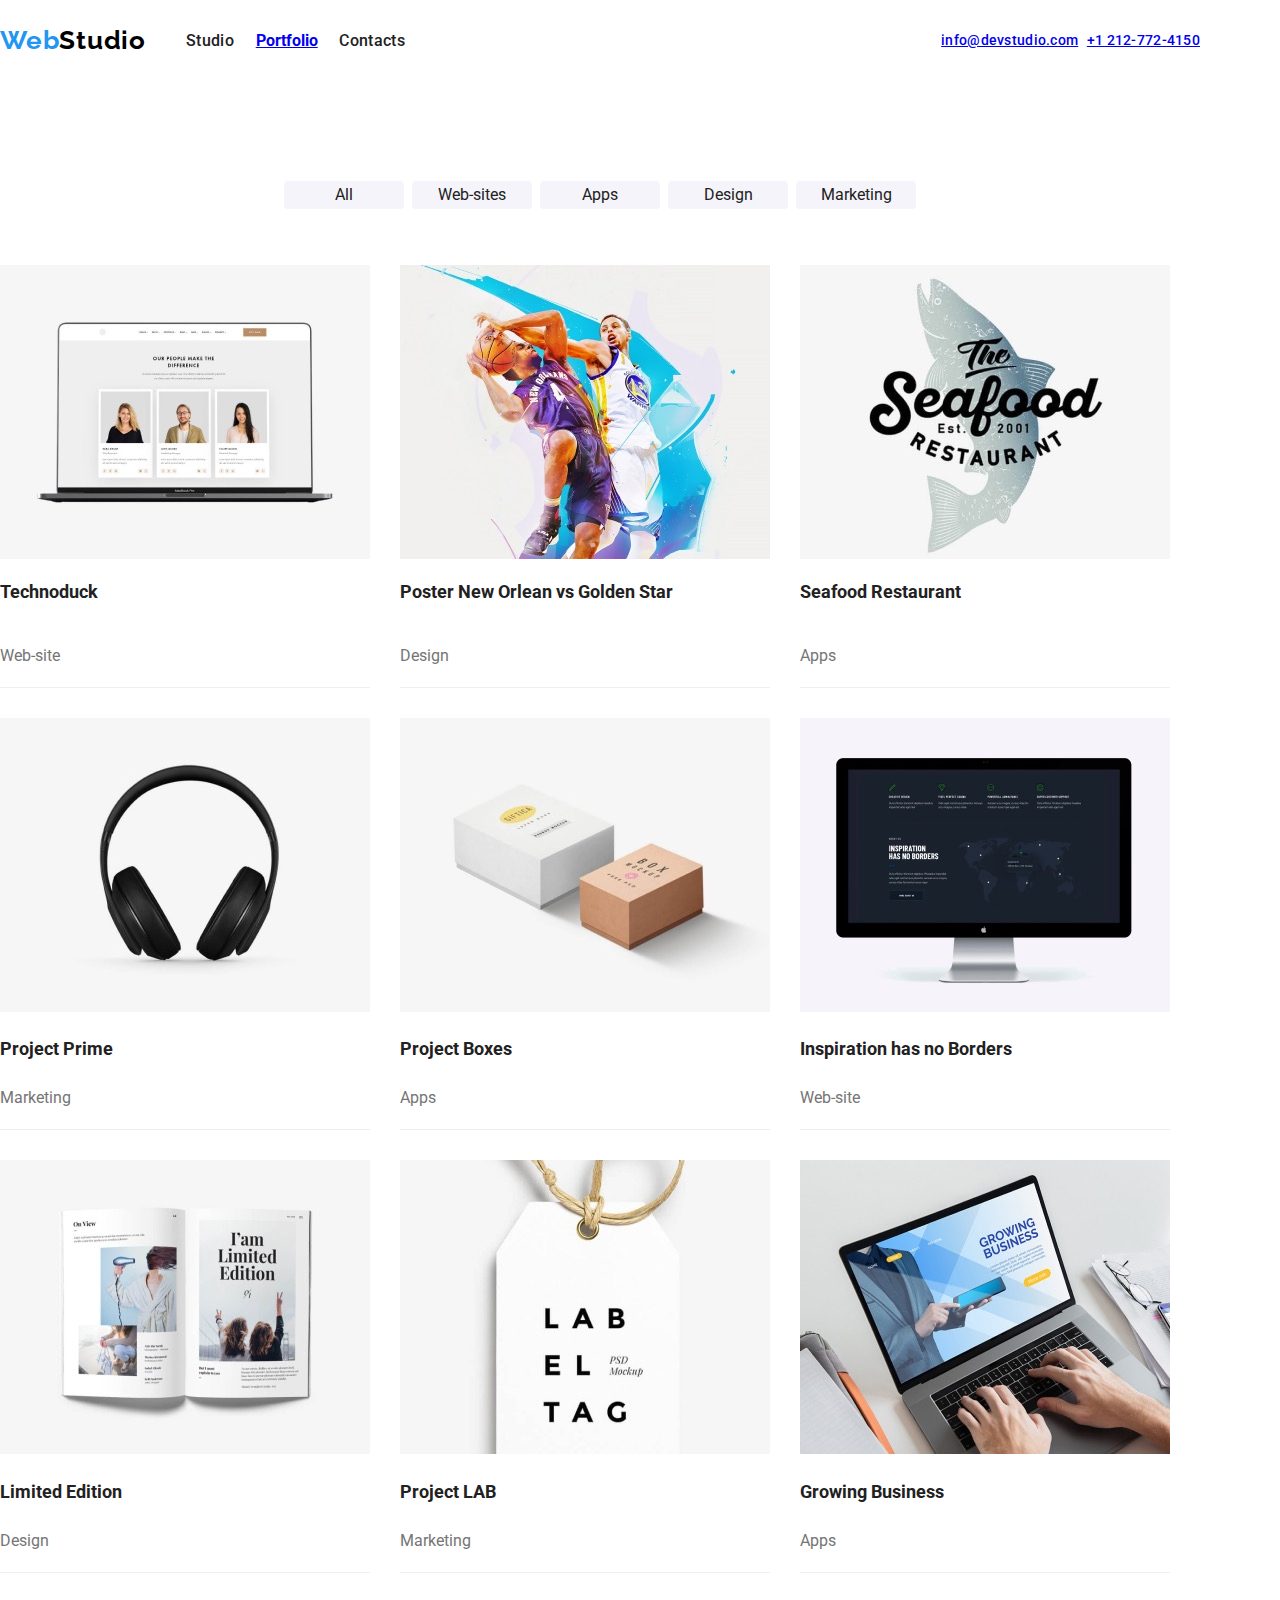
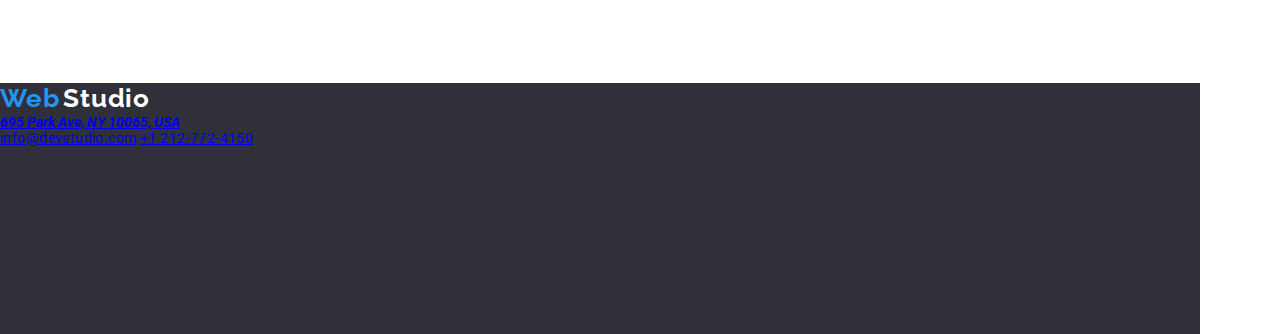
==== portfolio.html @ e8de8723 "Homework 3 done" ====
<!DOCTYPE html>
<html lang="en">

<head>
    <meta charset="UTF-8">
    <meta name="viewport" content="width=device-width, initial-scale=1.0">
    <title>Portfolio</title>

<link rel="preconnect" href="https://fonts.googleapis.com">
<link rel="preconnect" href="https://fonts.gstatic.com" crossorigin>
<link href="https://fonts.googleapis.com/css2?family=Raleway:wght@700&family=Roboto:wght@400;500;700;900&display=swap" 
      rel="stylesheet">
    <link
    rel="stylesheet"
    href="https://cdnjs.cloudflare.com/ajax/libs/modern-normalize/1.0.0/modern-normalize.min.css">
      <link rel="stylesheet" href="css/styles.css">
</head>

<body>
    <header class="header">
        <a href="portfolio.html"></a>

        <div class="nav-container">
             <nav class="navigation">
            <span class="site-name1">Web</span>
            <span class="site-name2">Studio</span>
            <ul>
                <li><a class="nav-link" href="index.html">Studio</a></li>
                <li><a class="nav-link-current" href="portfolio.html">Portfolio</a></li>
                <li><a class="nav-link" href="contacts.html">Contacts</a></li>
            </ul>
            
        </nav>
        <div class="contacts">
            <a href="info@devstudio.com">info@devstudio.com</a>
            <a href="+1212-772-4150">+1 212-772-4150</a>
         </div>
        </div>
       
        
    </header>
    
    <main class="main-section">
        <div class="button-section">
            <ul>
                <li><button type="button" class="button" >All</button></li>
                <li><button type="button" class="button" >Web-sites</button></li>
                <li><button type="button" class="button" >Apps</button></li>
                <li><button type="button" class="button" >Design</button></li>
                <li><button type="button" class="button" >Marketing</button></li>
            </ul>
        </div>

      <section>
        <div class="container-portfolio">
                <ul>
                <li class="first-card">
                    <img src="images/image1.jpg" alt="A website" width="370px">
                    <h2 class="image-detail">Technoduck</h2>
                    <p class="department">Web-site</p>
                </li>
                <li class="second-card">
                    <img src="images/image2.jpg" alt="Poster with a basketball game" width="370px">
                    <h2 class="image-detail">Poster New Orlean vs Golden Star</h2>
                    <p class="department">Design</p>
                </li>
                <li class="third-card">
                    <img src="images/image3.jpg" alt="Poster with a restaurant" width="370px">
                    <h2 class="image-detail">Seafood Restaurant</h2>
                    <p class="department">Apps</p>
                </li>
                <li class="fourth-card">
                    <img src="images/image4.jpg" alt="Headphones" width="370px">
                    <h2 class="image-detail">Project Prime</h2>
                    <p class="department">Marketing</p>
                </li>
                <li class="fifth-card">
                    <img src="images/image5.jpg" alt="Project boxes" width="370px">
                    <h2 class="image-detail">Project Boxes</h2>
                    <p class="department">Apps</p>
                </li>
                <li class="sixth-card">
                    <img src="images/image6.jpg" alt="A second website" width="370px">
                    <h2 class="image-detail">Inspiration has no Borders</h2>
                    <p class="department">Web-site</p>
                </li>
                <li class="seventh-card">
                    <img src="images/image7.jpg" alt="A magazine" width="370px">
                    <h2 class="image-detail">Limited Edition</h2>
                    <p class="department">Design</p>
                </li>
                <li class="eighth-card">
                    <img src="images/image8.jpg" alt="Project lab" width="370px">
                    <h2 class="image-detail">Project LAB</h2>
                    <p class="department">Marketing</p>
                </li>
                <li class="ninth-card">
                    <img src="images/image9.jpg" alt="Person works on computer" width="370px">
                    <h2 class="image-detail">Growing Business</h2>
                    <p class="department">Apps</p>
                </li>
            </ul>
            </div>
        </section>
    </main>

        

    <footer class="footer">
        <span class="logo1">Web</span>
        <span class="logo2">Studio</span>
        <address class="address">
            <a href="695ParkAve,NY10065,USA">695 Park Ave, NY 10065, USA</a>
        </address>
        <div class="contacts-footer">
            <a href="info@devstudio.com">info@devstudio.com</a>
            <a href="tel:+1212-772-4150">+1 212-772-4150</a>
        </div>
    </footer>
</body>
</html>
---- css/styles.css ----
:root {
    --button-request-color: #0060B6;
    --hover-color: #2196F3;
    --title-color: #212121;
    --paragraph-color: #757575;
    --background-color: #EEEEEE;


}
body {
    font-family: "Roboto", sans-serif; 
    font-weight: 700;
    background-color: #FFFFFF;
    color: var(--title-color);
    width: 100%;
}
/* Header-section */

.header {
    background-color: #FFFFFF;
    display: flex;
    width: 1200px;
    height: 80px;
    margin-bottom: 1px;
}

.nav-container {
    display: flex;
    flex-direction: row;
    align-items: center;
    justify-content: center;
    width: 100%;
    border-bottom: 1px;
}
.nav-container ul {
    display: flex;
    justify-content: space-between;
    width: 259px;
    height: 16px;
    top: 32px;
    left: 453px;

}
.navigation {
    display: flex;
    flex-direction: row;
    align-items: center;
    width: 100%;
}

.nav-link {
    color: var(--title-color);
    font-family: Roboto;
    font-size: 16px;
    font-weight: 500;
    line-height: 16px;
    letter-spacing: 0.02em;
    text-align: left;
    text-decoration: none;
} 
.nav-link-current:visited {
    color: var(--hover-color);
    font-family: Roboto;
    font-size: 14px;
    font-weight: 500;
    line-height: 16px;
    letter-spacing: 0.02em;
    text-align: left;
    text-decoration: none;
}
.nav-link:hover {
    color: var(--hover-color);
}
.nav-link:active {
    color: #ff0000;
}

li {
    list-style: none;
}

.site-name1 {
    color: var(--hover-color);
    font-family: Raleway;
    font-size: 26px;
    font-weight: 700;
    line-height: 31px;
    letter-spacing: 0.03em;
}
.site-name2 {
    color: #000000;
    font-family: Raleway;
    font-size: 26px;
    font-weight: 700;
    line-height: 31px;
    letter-spacing: 0.03em;
}
.contacts {
    display: inline-flex;
    text-decoration: none;
    color: var(--paragraph-color);
    font-family: Roboto;
    font-size: 14px;
    font-weight: 500;
    line-height: 16px;
    letter-spacing: 0.02em;
    width: 330px;
    justify-content: space-between;
}

.contacts a:hover {
    color: var(--hover-color);
}

/* Studio-section */

.content-section {
    background-color: #2F303A;
    color: #FFFFFF;
    width: 1600px;
    height: 600px;
    top: 80px;
    width: 100%;
    max-width: 1200px;
    margin: auto;
}
.content-section-container {
    display: flex;
    flex-direction: column;
    align-items: center;
    justify-content: center;
    height: 100%;
}
.content-section-h1 {
    font-weight: 900;
    font-size: 44px;
    line-height: 60px;
    text-align: center;
    font-size: 40px;
    margin-bottom: 50px;
    width: 600px;

}

.main {
    width: 1200px;
    top: 174px;
    left: 215px;
    border: 1px;
}
.title  {
    width: 696px;
    height: 120px;
    top: 280px;
    left: 452px;
    font-size: 44px; 
    font-weight: 900; 
    line-height: 60px;
    letter-spacing: 6%;
    text-align: center;
}

.button-request {
    color: #FFFFFF;
    background-color: var(--hover-color);
    cursor: pointer;
    width: 161px;
    height: 30px;
    top: 440px;
    left: 720px;
    font-family: Roboto;
    font-style: normal;
    font-weight: 700;
    font-size: 16px;
    letter-spacing: 6%;
    
}
.button-request:hover {
    background-color: var(--button-request-color);
    color: #FFFFFF;
}

.about-us {
    width: 1170px;
    height: 101px;
    top: 774px;
}
.about-us h3 {
    color: var(--title-color);
    font-size: 14px;
    line-height: 16.41px;
    letter-spacing: 3%;
}
.about-us p {
    color: var(--paragraph-color);
    font-family: Roboto;
    font-size: 14px;
    font-weight: 400;
    line-height: 24px;
    letter-spacing: 0.03em;
    text-align: left;
    width: 270px;
    height: 75px;
    top: 800px;

}

.about-us ul {
    display: flex;
    align-items: center;
    justify-content: space-between;
}

.what-we-do {
    width: 1170px;
    height: 386px;
    top: 969px;
    left: 215px;
}
.what-we-do h2 {
    color: var(--title-color);
    font-size: 36px;
    line-height: 42.19px;
    letter-spacing: 3%;
    text-align: center;
}
.what-we-do ul {
    display: flex;
    align-items: center;
    justify-content: space-between;
}

.our-team {
    background-color: #F5F4FA;
    width: 1170px;
    height: 368px;
    margin-top: 50px;
    width: 1200px;
    height: 648px;
    top: 1449px;
}

.our-team ul {
    display: flex;
    align-items: center;
    justify-content: space-between;
}
.our-team h2 {
    color: var(--title-color);
    font-size: 36px;
    line-height: 42.19px;
    letter-spacing: 3%;
    text-align: center;
    padding-top: 94px;
}
.our-team li {
    background-color: #FFFFFF;
}
.our-team h4 {
    color: var(--title-color);
    font-size: 16px;
    line-height: 18.75px;
    letter-spacing: 3%;
}

.our-team p {
    color: var(--paragraph-color);
    font-size: 16px;
    line-height: 18.75px;
    letter-spacing: 3%;
}

/* Portfolio-section */

.button-section {
    display: flex;
    padding: 100px 0 56px 0;
    border-radius: 4px;
    justify-content: center;
}
.button-section ul {
    margin: 0px;
    border: 0px;
    padding: 0px;
    gap: 8px;
    display: flex;
    width: 1200px;
    align-items: center;
    justify-content: center;
}
.button {
    background-color: #F5F4FA;
    color: var(--title-color);
    cursor: pointer;
    font: Roboto;
    width: 500;
    size: 16px;
    line-height: 26px;
    letter-spacing: 0,03em;
    text-align: center;
    width: 120px;
    top: 174px;
    left: 542px;
    border-radius: 4px;
    border: none;
}
.button:focus {
    background: var(--hover-color);
    color: #FFFFFF;
}
.button:hover {
    background: var(--hover-color);
    color: #FFFFFF;
}
.main-section {
    width: 1200px;
}

.container-portfolio {
    padding-bottom: 94px;
}

.container-portfolio ul {
    display: flex;
    flex-wrap: wrap;
    padding: 0px;
    margin-left: -30px;
    margin-top: -30px;
}
.container-portfolio li {
    margin-left: 30px;
    margin-top: 30px;
    flex-basis: calc((100% - 90px) / );
    border-bottom: 1px solid #EEEEEE; 
}

.container-portfolio img {
    width: 370px;
    height: 294px;
}
.container-portfolio h2 {
    color: var(--title-color);
    font-size: 18px;
    font-weight: 700;
    line-height: 36px;
    letter-spacing: 1,8px;
}
.container-portfolio p {
    color: var(--paragraph-color);
    font-size: 16px;
    font-weight: 400;
    line-height: 30px;
    letter-spacing: 3%;
}

.first-card {
    display: grid;
    top: 262px;
    left: 215px;
    border: 1px;
}
.second-card {
    display: grid;
    top: 262;
    left: 615px;
    border: 1px;
}
.third-card {
    display: grid;
    top: 262px;
    left: 1015px;
    border: 1px;
}
.fourth.card {
    display: grid;
    top: 696px;
    left: 215px;
    border: 1px;
}
.fifth-card {
    top: 696px;
    left: 615;
    border: 1px;
}
.sixth-card {
    top: 696px;
    left: 1015px;
    border: 1px;
}
.seventh-card {
    top: 1130px;
    left: 215px;
    border: 1px;
}
.eighth-card {
    top: 1130px;
    left: 615px;
    border: 1px;
}
.ninth-card {
    top: 1130px;
    left: 1015px;
    border: 1px;
}

/* Footer-section */

.footer {
    background-color: #2F303A;
    width: 1200px;
    height: 251px;
    top: 2097px;
}

.address {
    color: #FFFFFF;
    font-size: 14px;
    line-height: 16.41px;
    letter-spacing: 3%;
}
.contacts-footer {
    text-decoration: none;
    color: #FFFFFF;
    font-family: Roboto;
    font-size: 14px;
    font-weight: 400;
    line-height: 16px;
    letter-spacing: 0.03em;
    text-align: left;

}

.logo1 {
    color: #2196F3;
    font-family: Raleway;
    font-size: 26px;
    font-weight: 700;
    line-height: 31px;
    letter-spacing: 0.03em;
    text-align: left;

}
.logo2 {
    color: #FFFFFF;
    font-family: Raleway;
    font-size: 26px;
    font-weight: 700;
    line-height: 31px;
    letter-spacing: 0.03em;
    text-align: left;
}
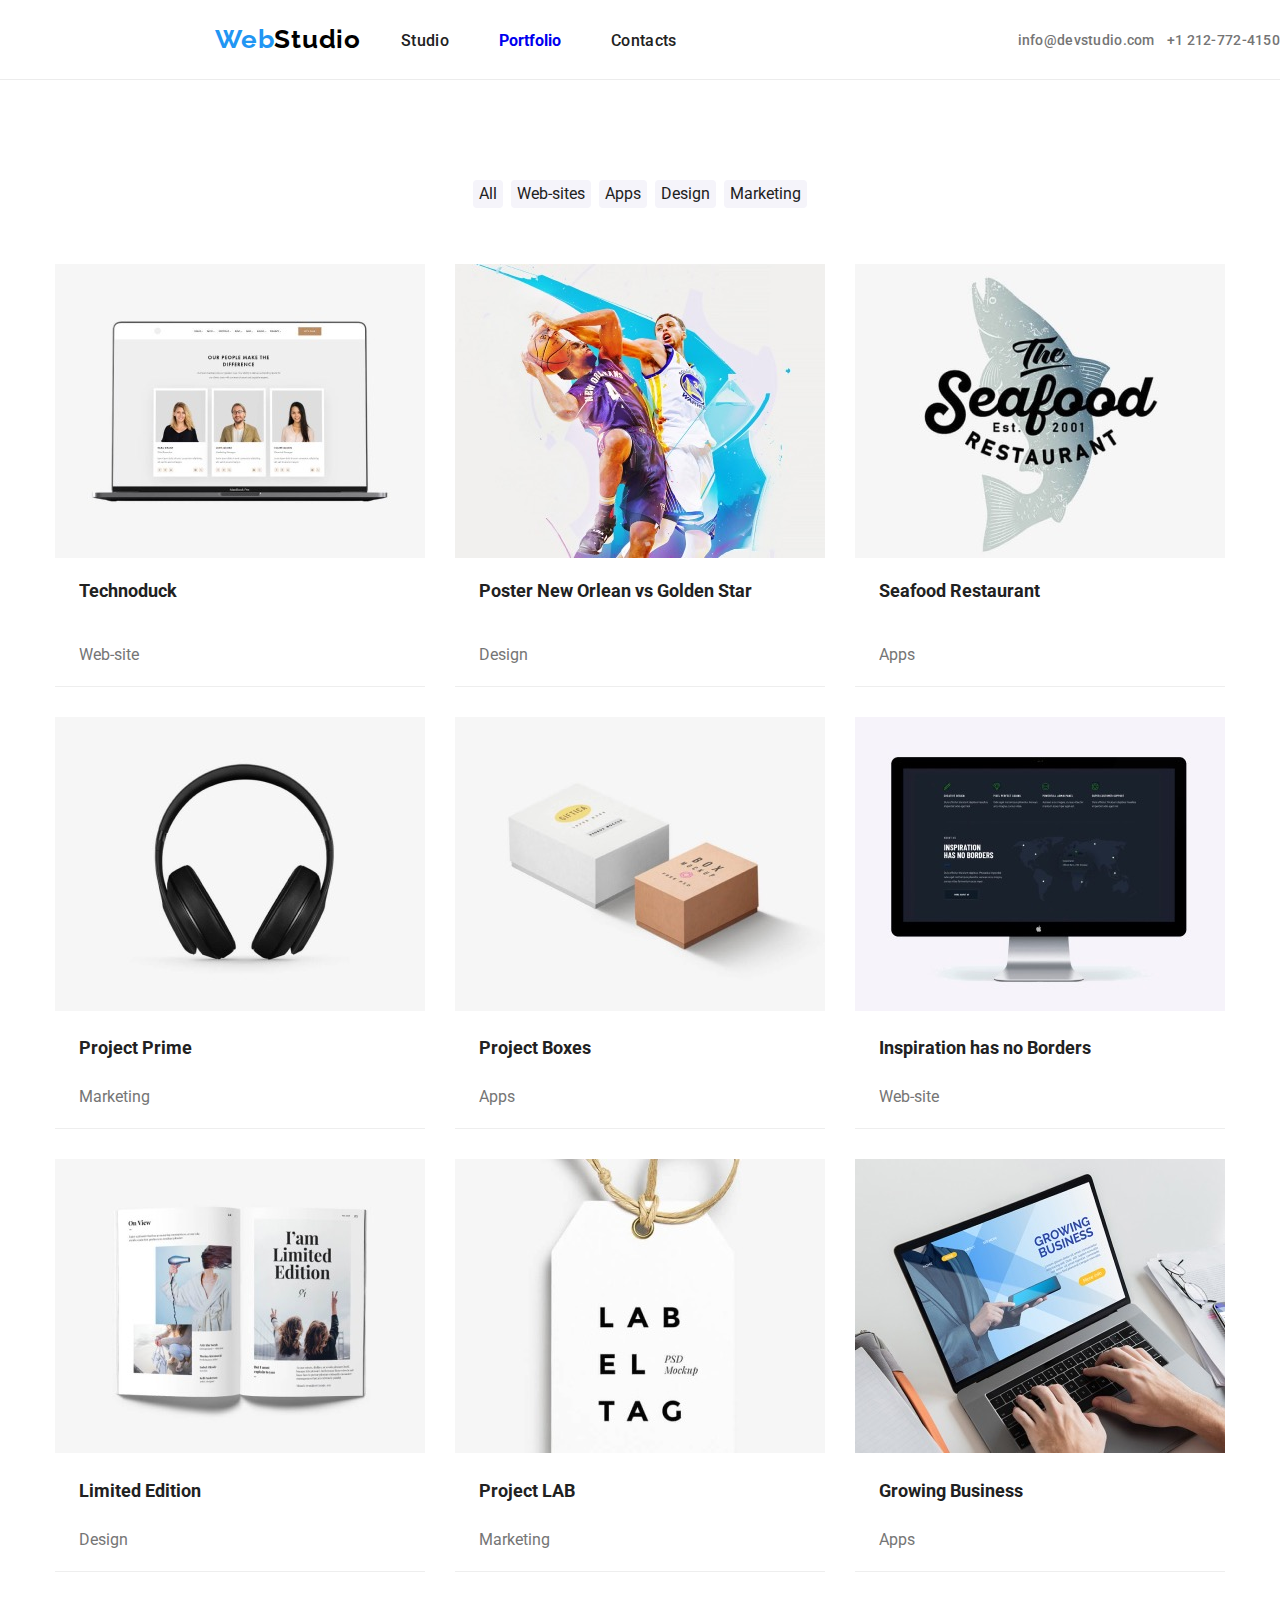
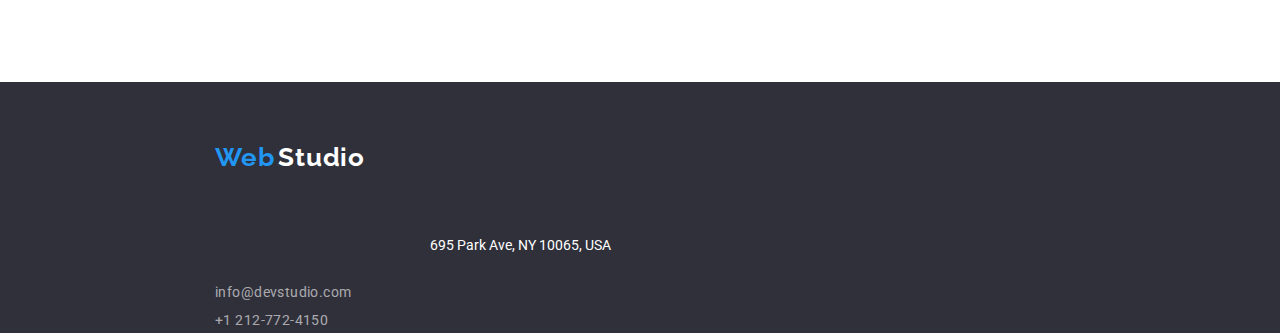
==== commit 86020a68: "Footer section styled" ====
--- a/portfolio.html
+++ b/portfolio.html
@@ -31,9 +31,9 @@
             </ul>
             
         </nav>
-        <div class="contacts">
-            <a href="info@devstudio.com">info@devstudio.com</a>
-            <a href="+1212-772-4150">+1 212-772-4150</a>
+        <div class="contacts-header">
+            <a href="info@devstudio.com" class="contacts">info@devstudio.com</a>
+            <a href="+1212-772-4150" class="contacts">+1 212-772-4150</a>
          </div>
         </div>
        
@@ -109,12 +109,16 @@
     <footer class="footer">
         <span class="logo1">Web</span>
         <span class="logo2">Studio</span>
+        <br>
+        <br>
+        <br>
         <address class="address">
-            <a href="695ParkAve,NY10065,USA">695 Park Ave, NY 10065, USA</a>
+            <a href="695ParkAve,NY10065,USA" class="address">695 Park Ave, NY 10065, USA</a>
         </address>
+        <br>
         <div class="contacts-footer">
-            <a href="info@devstudio.com">info@devstudio.com</a>
-            <a href="tel:+1212-772-4150">+1 212-772-4150</a>
+            <a href="info@devstudio.com" class="e-mail">info@devstudio.com</a>
+            <a href="tel:+1212-772-4150" class="phone-number">+1 212-772-4150</a>
         </div>
     </footer>
 </body>
--- a/css/styles.css
+++ b/css/styles.css
@@ -5,24 +5,22 @@
     --title-color: #212121;
     --paragraph-color: #757575;
     --background-color: #EEEEEE;
-
-
-}
+}
+
 body {
     font-family: "Roboto", sans-serif; 
     font-weight: 700;
     background-color: #FFFFFF;
     color: var(--title-color);
-    width: 100%;
-}
+}
+
 /* Header-section */
 
 .header {
     background-color: #FFFFFF;
     display: flex;
-    width: 1200px;
     height: 80px;
-    margin-bottom: 1px;
+    border-bottom: 1px solid #ECECEC;
 }
 
 .nav-container {
@@ -36,12 +34,12 @@
 .nav-container ul {
     display: flex;
     justify-content: space-between;
-    width: 259px;
     height: 16px;
     top: 32px;
     left: 453px;
-
-}
+    gap: 50px;
+}
+
 .navigation {
     display: flex;
     flex-direction: row;
@@ -59,6 +57,9 @@
     text-align: left;
     text-decoration: none;
 } 
+.nav-link-current {
+    text-decoration: none;
+}
 .nav-link-current:visited {
     color: var(--hover-color);
     font-family: Roboto;
@@ -87,6 +88,7 @@
     font-weight: 700;
     line-height: 31px;
     letter-spacing: 0.03em;
+    margin-left: 215px;
 }
 .site-name2 {
     color: #000000;
@@ -96,10 +98,9 @@
     line-height: 31px;
     letter-spacing: 0.03em;
 }
-.contacts {
+
+.contacts-header {
     display: inline-flex;
-    text-decoration: none;
-    color: var(--paragraph-color);
     font-family: Roboto;
     font-size: 14px;
     font-weight: 500;
@@ -109,8 +110,13 @@
     justify-content: space-between;
 }
 
-.contacts a:hover {
+.contacts:hover {
     color: var(--hover-color);
+    text-decoration: none;
+}
+.contacts {
+    color: var(--paragraph-color);
+    text-decoration: none;
 }
 
 /* Studio-section */
@@ -118,11 +124,8 @@
 .content-section {
     background-color: #2F303A;
     color: #FFFFFF;
-    width: 1600px;
     height: 600px;
     top: 80px;
-    width: 100%;
-    max-width: 1200px;
     margin: auto;
 }
 .content-section-container {
@@ -139,18 +142,16 @@
     text-align: center;
     font-size: 40px;
     margin-bottom: 50px;
-    width: 600px;
-
 }
 
 .main {
-    width: 1200px;
     top: 174px;
     left: 215px;
     border: 1px;
-}
+    justify-content: center;
+}
+
 .title  {
-    width: 696px;
     height: 120px;
     top: 280px;
     left: 452px;
@@ -165,16 +166,13 @@
     color: #FFFFFF;
     background-color: var(--hover-color);
     cursor: pointer;
-    width: 161px;
-    height: 30px;
-    top: 440px;
-    left: 720px;
     font-family: Roboto;
     font-style: normal;
     font-weight: 700;
     font-size: 16px;
     letter-spacing: 6%;
-    
+    text-align: center;
+    padding: 10px; 19px; 10px; 20px;
 }
 .button-request:hover {
     background-color: var(--button-request-color);
@@ -182,9 +180,10 @@
 }
 
 .about-us {
-    width: 1170px;
-    height: 101px;
-    top: 774px;
+    display: flex;
+    padding-top: 94px;
+    padding-bottom: 94px;
+    justify-content: center;
 }
 .about-us h3 {
     color: var(--title-color);
@@ -203,20 +202,18 @@
     width: 270px;
     height: 75px;
     top: 800px;
-
-}
-
+}
 .about-us ul {
     display: flex;
-    align-items: center;
     justify-content: space-between;
+    gap: 30px;
 }
 
 .what-we-do {
-    width: 1170px;
     height: 386px;
     top: 969px;
     left: 215px;
+    padding-bottom: 94px;
 }
 .what-we-do h2 {
     color: var(--title-color);
@@ -227,24 +224,21 @@
 }
 .what-we-do ul {
     display: flex;
-    align-items: center;
-    justify-content: space-between;
+    justify-content: center;
+    gap: 30px;
 }
 
 .our-team {
     background-color: #F5F4FA;
-    width: 1170px;
     height: 368px;
     margin-top: 50px;
-    width: 1200px;
     height: 648px;
     top: 1449px;
 }
-
 .our-team ul {
     display: flex;
-    align-items: center;
-    justify-content: space-between;
+    gap: 30px;
+    justify-content: center;
 }
 .our-team h2 {
     color: var(--title-color);
@@ -262,6 +256,7 @@
     font-size: 16px;
     line-height: 18.75px;
     letter-spacing: 3%;
+    text-align: center;
 }
 
 .our-team p {
@@ -269,6 +264,7 @@
     font-size: 16px;
     line-height: 18.75px;
     letter-spacing: 3%;
+    text-align: center;
 }
 
 /* Portfolio-section */
@@ -285,7 +281,6 @@
     padding: 0px;
     gap: 8px;
     display: flex;
-    width: 1200px;
     align-items: center;
     justify-content: center;
 }
@@ -294,12 +289,10 @@
     color: var(--title-color);
     cursor: pointer;
     font: Roboto;
-    width: 500;
     size: 16px;
     line-height: 26px;
     letter-spacing: 0,03em;
     text-align: center;
-    width: 120px;
     top: 174px;
     left: 542px;
     border-radius: 4px;
@@ -313,9 +306,6 @@
     background: var(--hover-color);
     color: #FFFFFF;
 }
-.main-section {
-    width: 1200px;
-}
 
 .container-portfolio {
     padding-bottom: 94px;
@@ -327,6 +317,7 @@
     padding: 0px;
     margin-left: -30px;
     margin-top: -30px;
+    justify-content: center;
 }
 .container-portfolio li {
     margin-left: 30px;
@@ -336,7 +327,6 @@
 }
 
 .container-portfolio img {
-    width: 370px;
     height: 294px;
 }
 .container-portfolio h2 {
@@ -345,6 +335,7 @@
     font-weight: 700;
     line-height: 36px;
     letter-spacing: 1,8px;
+    margin-left: 24px;
 }
 .container-portfolio p {
     color: var(--paragraph-color);
@@ -352,6 +343,7 @@
     font-weight: 400;
     line-height: 30px;
     letter-spacing: 3%;
+    margin-left: 24px;
 }
 
 .first-card {
@@ -408,27 +400,10 @@
 
 .footer {
     background-color: #2F303A;
-    width: 1200px;
     height: 251px;
     top: 2097px;
-}
-
-.address {
-    color: #FFFFFF;
-    font-size: 14px;
-    line-height: 16.41px;
-    letter-spacing: 3%;
-}
-.contacts-footer {
-    text-decoration: none;
-    color: #FFFFFF;
-    font-family: Roboto;
-    font-size: 14px;
-    font-weight: 400;
-    line-height: 16px;
-    letter-spacing: 0.03em;
-    text-align: left;
-
+    padding-top: 60px;
+    padding-bottom: 60px;
 }
 
 .logo1 {
@@ -439,8 +414,9 @@
     line-height: 31px;
     letter-spacing: 0.03em;
     text-align: left;
-
-}
+    margin-left: 215px;
+}
+
 .logo2 {
     color: #FFFFFF;
     font-family: Raleway;
@@ -450,4 +426,34 @@
     letter-spacing: 0.03em;
     text-align: left;
 }
-
+.address {
+    font-family: Roboto;
+    color: #FFFFFF;
+    text-decoration: none;
+    font-size: 14px;
+    font-weight: 400;
+    font-style: normal;
+    margin-top: 28px;
+    margin-bottom: 12px;
+    margin-left: 215px; 
+}
+.contacts-footer {
+    display: flex;
+    flex-direction: column;
+    font-family: Roboto;
+    font-size: 14px;
+    font-weight: 400;
+    line-height: 16px;
+    letter-spacing: 0.03em;
+    margin-left: 215px;
+    gap: 12px;
+}
+.e-mail {
+    color: rgba(255, 255, 255, 0.6);
+    text-decoration: none;
+}
+.phone-number {
+    color: rgba(255, 255, 255, 0.6);
+    text-decoration: none;
+
+
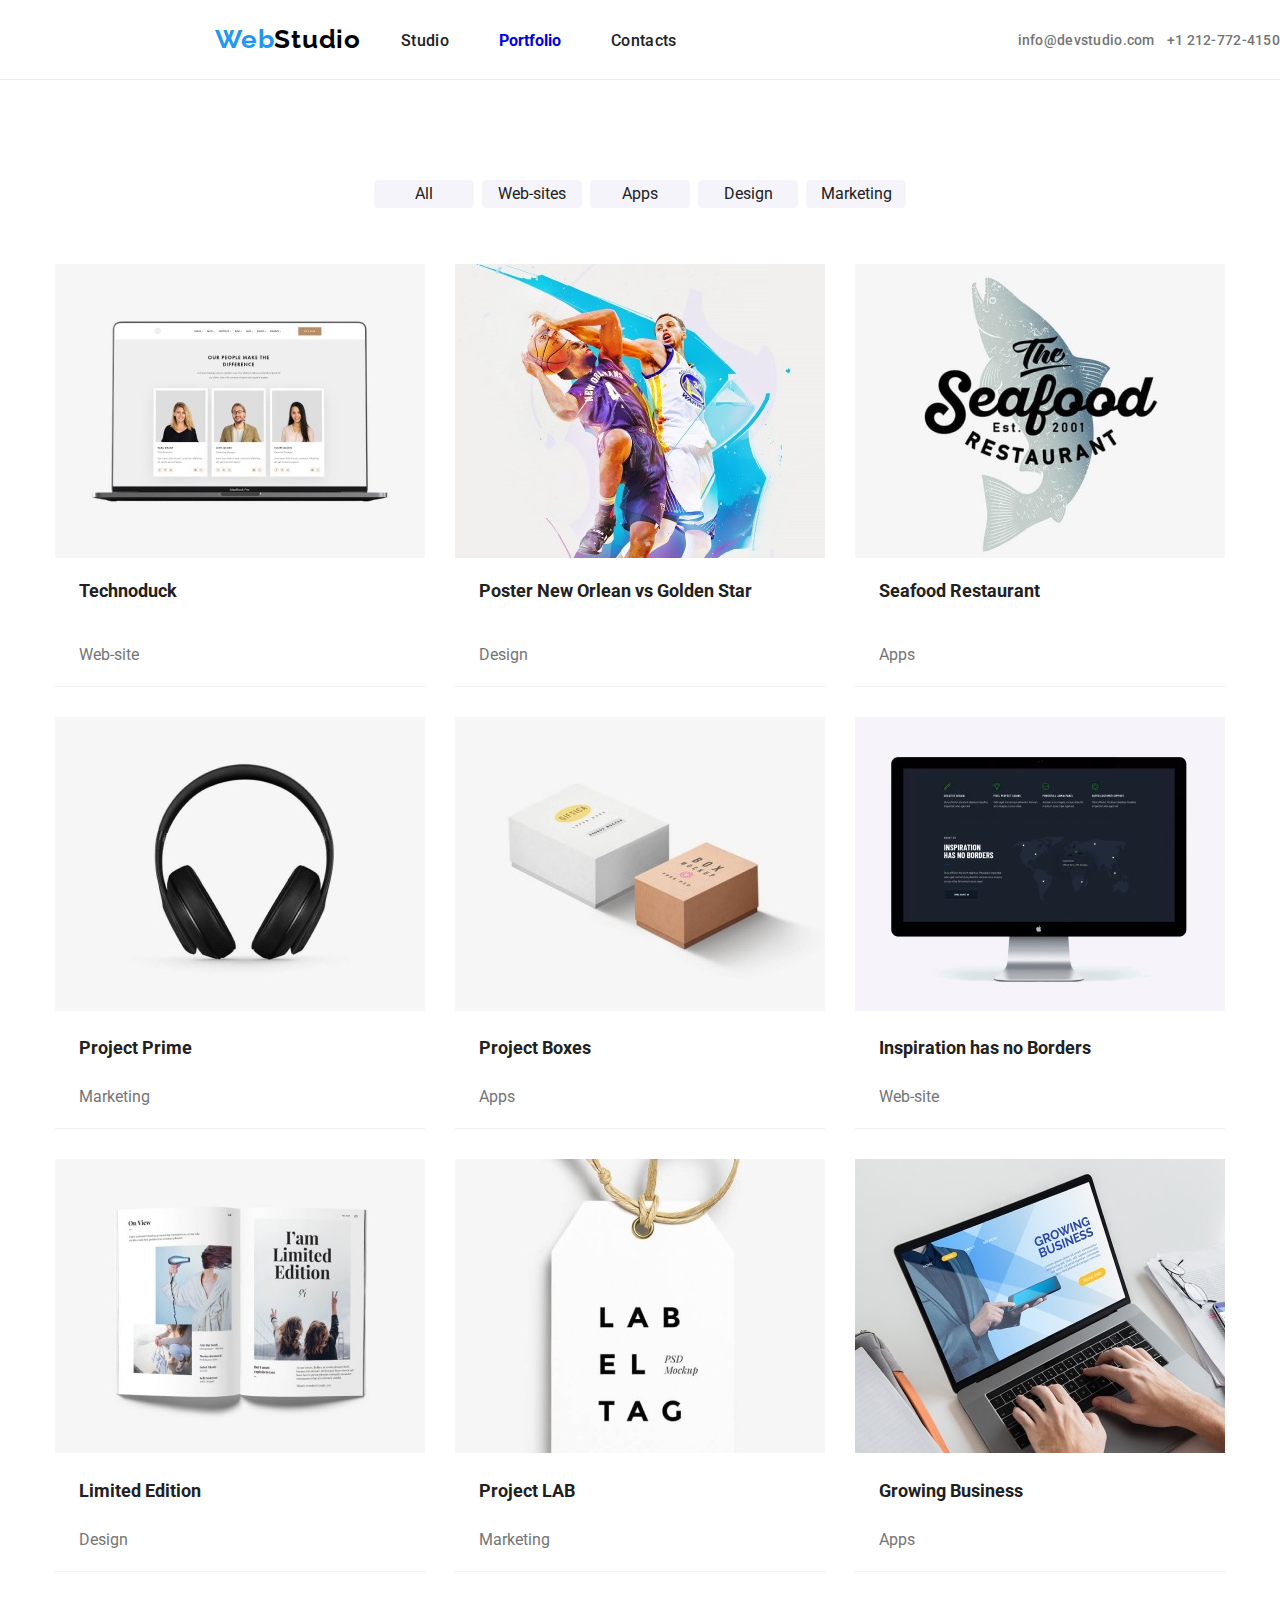
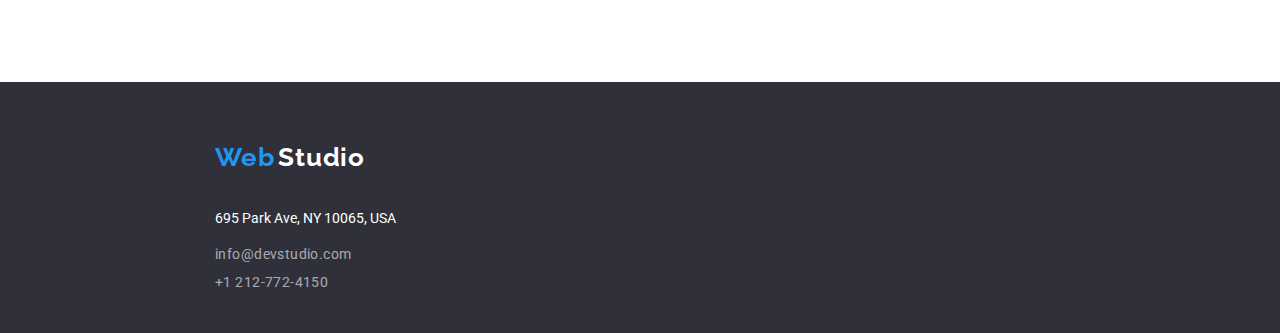
==== commit 29983182: "Last style added" ====
--- a/portfolio.html
+++ b/portfolio.html
@@ -112,7 +112,7 @@
         <br>
         <br>
         <br>
-        <address class="address">
+        <address>
             <a href="695ParkAve,NY10065,USA" class="address">695 Park Ave, NY 10065, USA</a>
         </address>
         <br>
--- a/css/styles.css
+++ b/css/styles.css
@@ -297,6 +297,7 @@
     left: 542px;
     border-radius: 4px;
     border: none;
+    min-width: 100px;
 }
 .button:focus {
     background: var(--hover-color);
